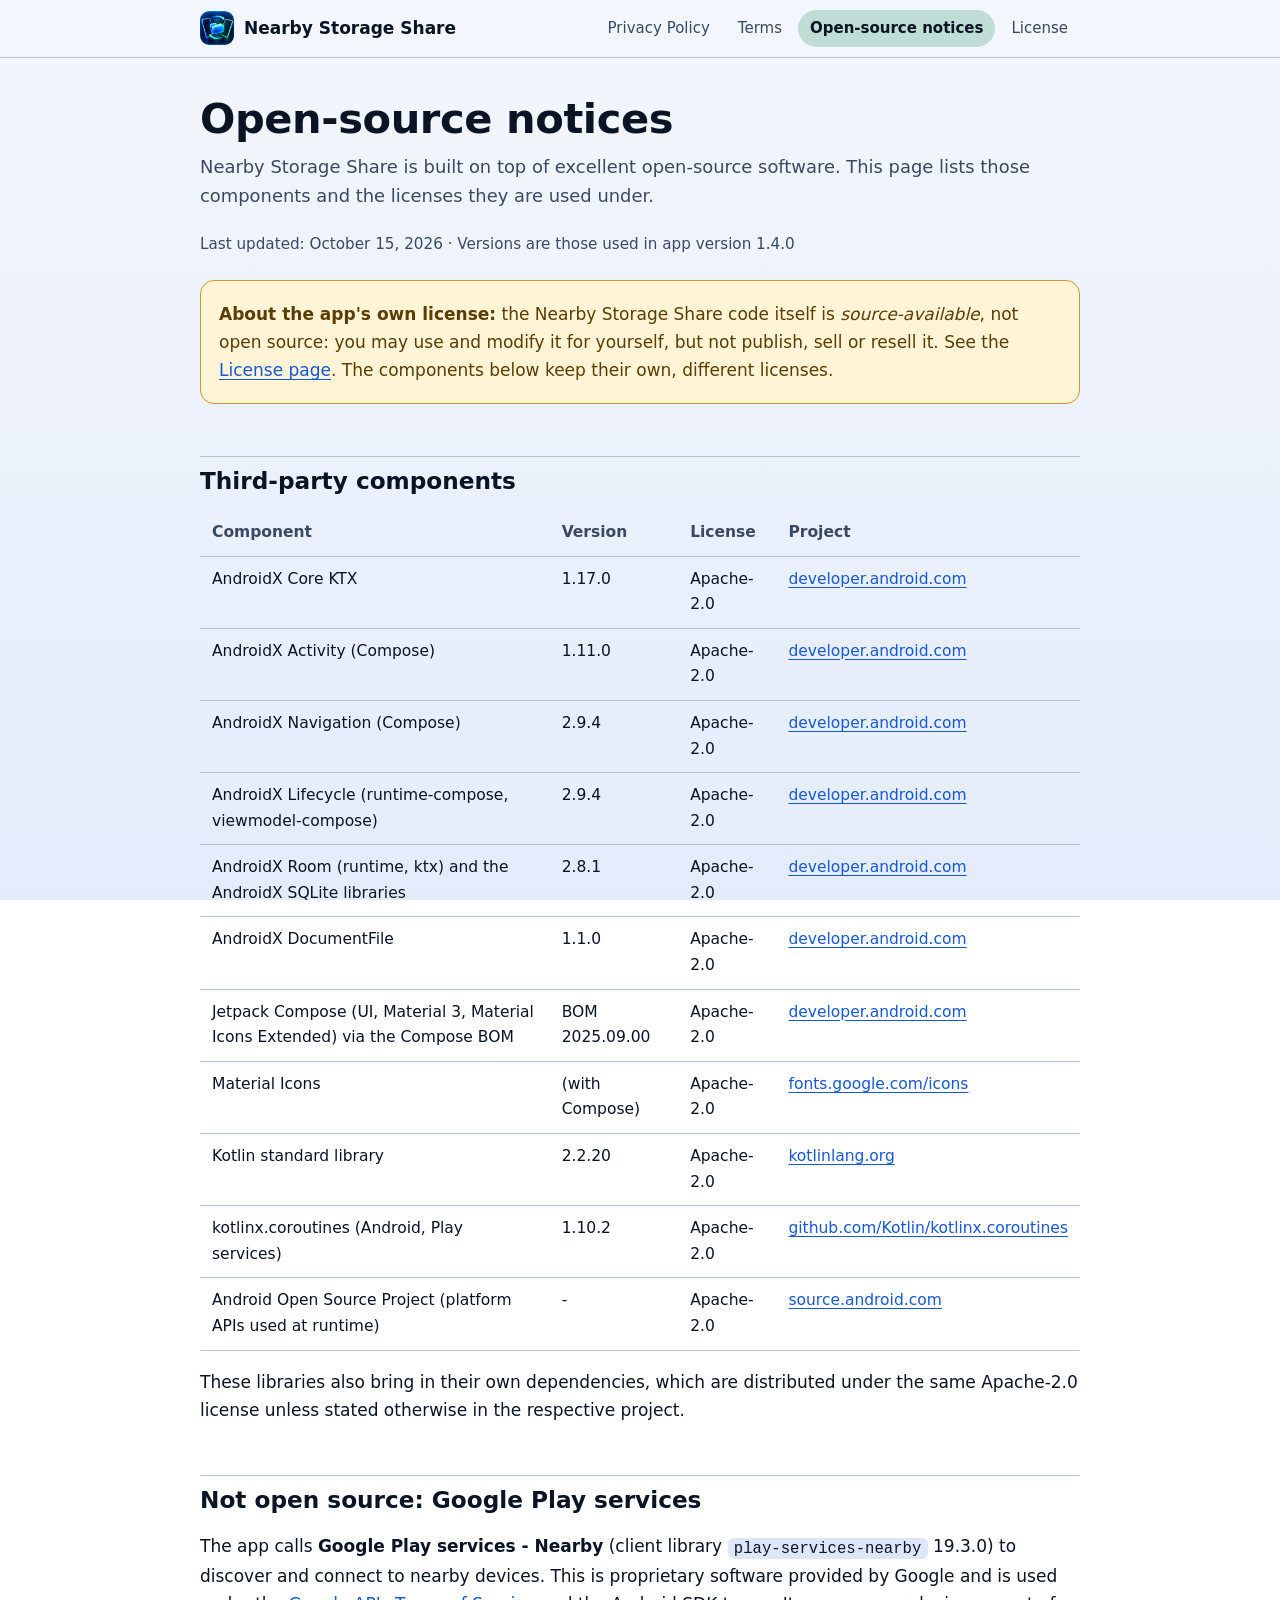
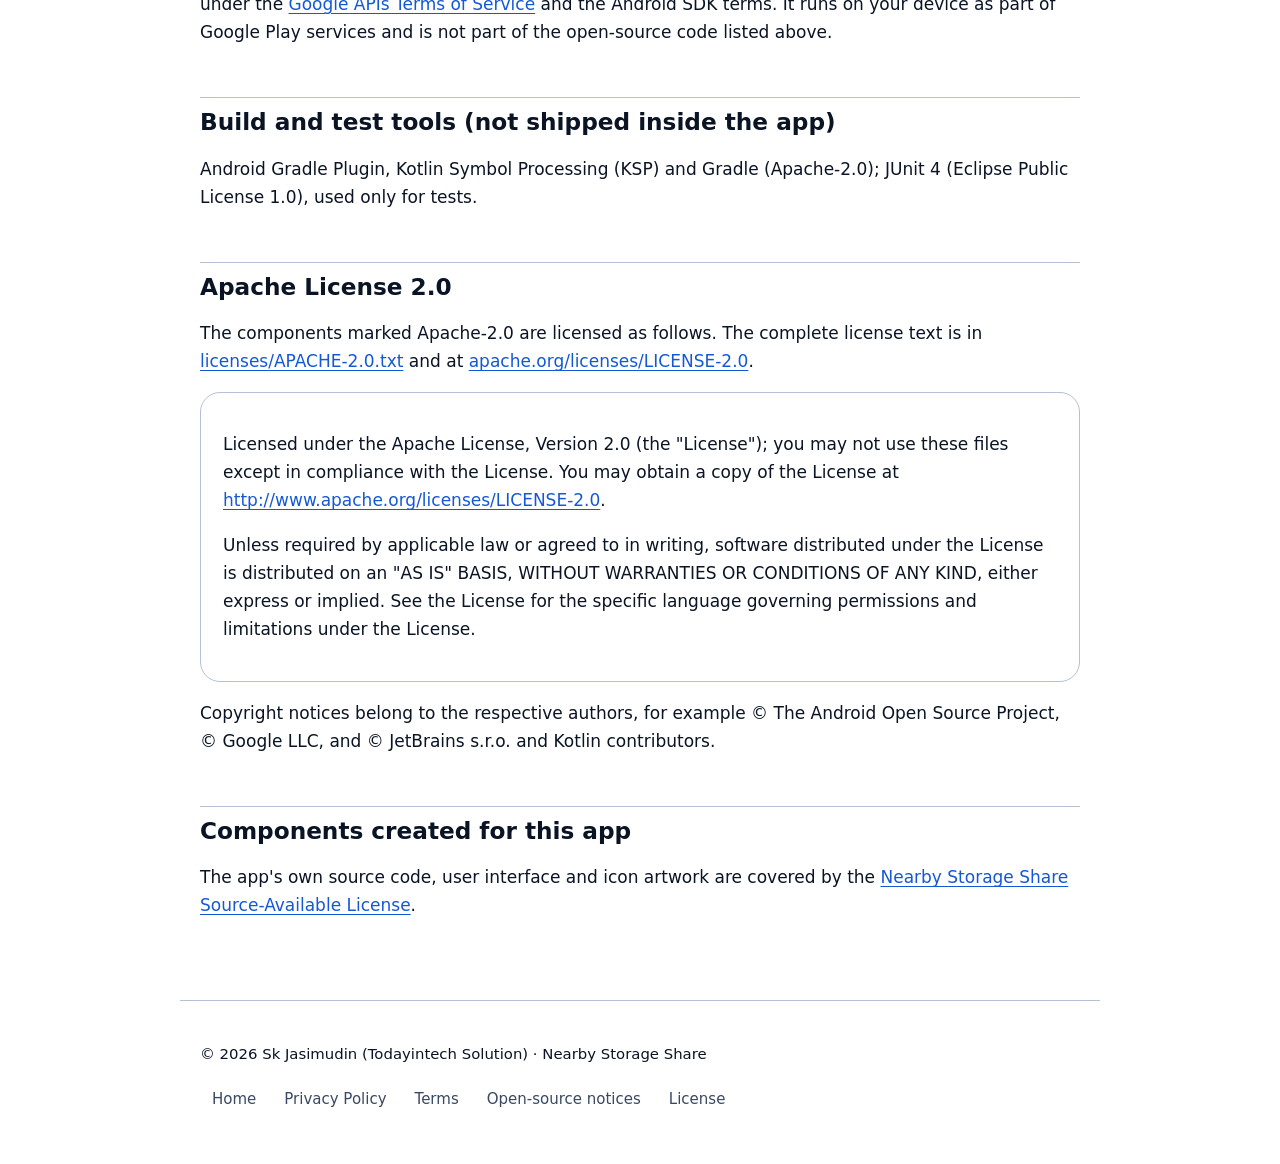
==== web/open-source-licenses.html @ 77a07fed "Baseline: Nearby Storage Share Android app 1.4.0 and website pages State of the project before addin" ====
<!doctype html>
<html lang="en">
<head>
<meta charset="utf-8">
<meta name="viewport" content="width=device-width, initial-scale=1">
<title>Open-source notices - Nearby Storage Share</title>
<meta name="description" content="Third-party open-source software used by Nearby Storage Share, with versions and licenses.">
<link rel="icon" type="image/png" href="assets/favicon.png">
<link rel="stylesheet" href="css/style.css">
</head>
<body>
<header class="site"><div class="bar">
  <a class="brand" href="index.html"><img src="assets/icon.png" alt="" width="34" height="34">Nearby Storage Share</a>
  <nav class="main" aria-label="Main">
    <a href="privacy-policy.html">Privacy Policy</a>
    <a href="terms-and-conditions.html">Terms</a>
    <a href="open-source-licenses.html" aria-current="page">Open-source notices</a>
    <a href="license.html">License</a>
  </nav>
</div></header>

<main>
<h1>Open-source notices</h1>
<p class="lead">Nearby Storage Share is built on top of excellent open-source software. This page lists those components and the licenses they are used under.</p>
<p class="meta">Last updated: October 15, 2026 &middot; Versions are those used in app version 1.4.0</p>

<div class="notice"><p><strong>About the app's own license:</strong> the Nearby Storage Share code itself is <em>source-available</em>, not open source: you may use and modify it for yourself, but not publish, sell or resell it. See the <a href="license.html">License page</a>. The components below keep their own, different licenses.</p></div>

<h2 id="components">Third-party components</h2>
<table>
<thead><tr><th>Component</th><th>Version</th><th>License</th><th>Project</th></tr></thead>
<tbody>
<tr><td>AndroidX Core KTX</td><td>1.17.0</td><td>Apache-2.0</td><td><a href="https://developer.android.com/jetpack/androidx/releases/core" rel="noopener">developer.android.com</a></td></tr>
<tr><td>AndroidX Activity (Compose)</td><td>1.11.0</td><td>Apache-2.0</td><td><a href="https://developer.android.com/jetpack/androidx/releases/activity" rel="noopener">developer.android.com</a></td></tr>
<tr><td>AndroidX Navigation (Compose)</td><td>2.9.4</td><td>Apache-2.0</td><td><a href="https://developer.android.com/jetpack/androidx/releases/navigation" rel="noopener">developer.android.com</a></td></tr>
<tr><td>AndroidX Lifecycle (runtime-compose, viewmodel-compose)</td><td>2.9.4</td><td>Apache-2.0</td><td><a href="https://developer.android.com/jetpack/androidx/releases/lifecycle" rel="noopener">developer.android.com</a></td></tr>
<tr><td>AndroidX Room (runtime, ktx) and the AndroidX SQLite libraries</td><td>2.8.1</td><td>Apache-2.0</td><td><a href="https://developer.android.com/jetpack/androidx/releases/room" rel="noopener">developer.android.com</a></td></tr>
<tr><td>AndroidX DocumentFile</td><td>1.1.0</td><td>Apache-2.0</td><td><a href="https://developer.android.com/jetpack/androidx/releases/documentfile" rel="noopener">developer.android.com</a></td></tr>
<tr><td>Jetpack Compose (UI, Material 3, Material Icons Extended) via the Compose BOM</td><td>BOM 2025.09.00</td><td>Apache-2.0</td><td><a href="https://developer.android.com/jetpack/compose" rel="noopener">developer.android.com</a></td></tr>
<tr><td>Material Icons</td><td>(with Compose)</td><td>Apache-2.0</td><td><a href="https://fonts.google.com/icons" rel="noopener">fonts.google.com/icons</a></td></tr>
<tr><td>Kotlin standard library</td><td>2.2.20</td><td>Apache-2.0</td><td><a href="https://kotlinlang.org" rel="noopener">kotlinlang.org</a></td></tr>
<tr><td>kotlinx.coroutines (Android, Play services)</td><td>1.10.2</td><td>Apache-2.0</td><td><a href="https://github.com/Kotlin/kotlinx.coroutines" rel="noopener">github.com/Kotlin/kotlinx.coroutines</a></td></tr>
<tr><td>Android Open Source Project (platform APIs used at runtime)</td><td>-</td><td>Apache-2.0</td><td><a href="https://source.android.com" rel="noopener">source.android.com</a></td></tr>
</tbody>
</table>
<p>These libraries also bring in their own dependencies, which are distributed under the same Apache-2.0 license unless stated otherwise in the respective project.</p>

<h2 id="proprietary">Not open source: Google Play services</h2>
<p>The app calls <strong>Google Play services - Nearby</strong> (client library <code>play-services-nearby</code> 19.3.0) to discover and connect to nearby devices. This is proprietary software provided by Google and is used under the <a href="https://developers.google.com/terms" rel="noopener">Google APIs Terms of Service</a> and the Android SDK terms. It runs on your device as part of Google Play services and is not part of the open-source code listed above.</p>

<h2 id="tools">Build and test tools (not shipped inside the app)</h2>
<p>Android Gradle Plugin, Kotlin Symbol Processing (KSP) and Gradle (Apache-2.0); JUnit 4 (Eclipse Public License 1.0), used only for tests.</p>

<h2 id="apache">Apache License 2.0</h2>
<p>The components marked Apache-2.0 are licensed as follows. The complete license text is in <a href="licenses/APACHE-2.0.txt">licenses/APACHE-2.0.txt</a> and at <a href="https://www.apache.org/licenses/LICENSE-2.0" rel="noopener">apache.org/licenses/LICENSE-2.0</a>.</p>
<div class="card">
<p>Licensed under the Apache License, Version 2.0 (the "License"); you may not use these files except in compliance with the License. You may obtain a copy of the License at <a href="https://www.apache.org/licenses/LICENSE-2.0" rel="noopener">http://www.apache.org/licenses/LICENSE-2.0</a>.</p>
<p>Unless required by applicable law or agreed to in writing, software distributed under the License is distributed on an "AS IS" BASIS, WITHOUT WARRANTIES OR CONDITIONS OF ANY KIND, either express or implied. See the License for the specific language governing permissions and limitations under the License.</p>
</div>
<p>Copyright notices belong to the respective authors, for example &copy; The Android Open Source Project, &copy; Google LLC, and &copy; JetBrains s.r.o. and Kotlin contributors.</p>

<h2 id="own">Components created for this app</h2>
<p>The app's own source code, user interface and icon artwork are covered by the <a href="license.html">Nearby Storage Share Source-Available License</a>.</p>
</main>

<footer>
  <p>&copy; 2026 Sk Jasimudin (Todayintech Solution) &middot; Nearby Storage Share</p>
  <nav class="main" aria-label="Footer"><a href="index.html">Home</a> <a href="privacy-policy.html">Privacy Policy</a> <a href="terms-and-conditions.html">Terms</a> <a href="open-source-licenses.html">Open-source notices</a> <a href="license.html">License</a></nav>
</footer>
</body>
</html>
---- web/css/style.css ----
/* Nearby Storage Share - legal & info pages. No scripts, no external requests. */
:root {
  --bg: #050b18;
  --bg2: #0a1630;
  --card: #0e1c3a;
  --card-edge: #2e5399;
  --text: #f2f6ff;
  --muted: #bbc9e4;
  --link: #6fb0ff;
  --accent: #3ddc84;
  --warn-bg: #3a2a08;
  --warn-edge: #b8862b;
  --warn-text: #ffe2a8;
  color-scheme: dark light;
}
@media (prefers-color-scheme: light) {
  :root {
    --bg: #f3f6fc;
    --bg2: #e4ecfb;
    --card: #ffffff;
    --card-edge: #b4c0d6;
    --text: #0a1424;
    --muted: #3a4963;
    --link: #1558d6;
    --accent: #0b7f45;
    --warn-bg: #fff4d6;
    --warn-edge: #c79a2d;
    --warn-text: #5a3d00;
  }
}
* { box-sizing: border-box; }
html { -webkit-text-size-adjust: 100%; scroll-behavior: smooth; }
body {
  margin: 0;
  font: 17px/1.65 system-ui, -apple-system, "Segoe UI", Roboto, "Helvetica Neue", Arial, sans-serif;
  color: var(--text);
  background: linear-gradient(180deg, var(--bg), var(--bg2)) fixed;
  min-height: 100vh;
}
a { color: var(--link); text-underline-offset: 3px; }
a:focus-visible, summary:focus-visible { outline: 3px solid var(--accent); outline-offset: 3px; border-radius: 6px; }

header.site {
  position: sticky; top: 0; z-index: 10;
  background: color-mix(in srgb, var(--bg) 88%, transparent);
  backdrop-filter: blur(10px);
  border-bottom: 1px solid var(--card-edge);
}
header.site .bar {
  max-width: 920px; margin: 0 auto; padding: 10px 20px;
  display: flex; align-items: center; gap: 16px; flex-wrap: wrap;
}
.brand { display: flex; align-items: center; gap: 10px; font-weight: 700; color: var(--text); text-decoration: none; }
.brand img { width: 34px; height: 34px; border-radius: 9px; }
nav.main { display: flex; gap: 4px; flex-wrap: wrap; margin-left: auto; }
nav.main a {
  color: var(--muted); text-decoration: none; padding: 6px 12px; border-radius: 999px; font-size: 15px;
}
nav.main a:hover { color: var(--text); background: color-mix(in srgb, var(--link) 16%, transparent); }
nav.main a[aria-current="page"] { color: var(--text); background: color-mix(in srgb, var(--accent) 22%, transparent); font-weight: 600; }

main { max-width: 920px; margin: 0 auto; padding: 36px 20px 64px; }
h1 { font-size: clamp(1.9rem, 5vw, 2.6rem); line-height: 1.2; margin: 0 0 8px; letter-spacing: -0.01em; }
h2 { font-size: 1.45rem; margin: 2.2em 0 .4em; padding-top: .4em; border-top: 1px solid var(--card-edge); line-height: 1.3; }
h3 { font-size: 1.1rem; margin: 1.6em 0 .3em; }
p, li { color: var(--text); }
.lead { color: var(--muted); font-size: 1.12rem; margin: 0 0 1.2em; }
.meta { color: var(--muted); font-size: .95rem; margin-bottom: 1.5em; }
ul, ol { padding-left: 1.3em; }
li { margin: .35em 0; }
code { background: color-mix(in srgb, var(--link) 14%, transparent); padding: .1em .4em; border-radius: 6px; font-size: .92em; }

.card {
  background: var(--card); border: 1px solid var(--card-edge); border-radius: 20px;
  padding: 20px 22px; margin: 16px 0;
}
.grid { display: grid; gap: 16px; grid-template-columns: repeat(auto-fit, minmax(240px, 1fr)); margin: 22px 0; }
.grid a.card { text-decoration: none; color: var(--text); display: block; transition: transform .15s, border-color .15s; }
.grid a.card:hover { transform: translateY(-2px); border-color: var(--link); }
.grid .card strong { display: block; font-size: 1.1rem; margin-bottom: 4px; }
.grid .card span { color: var(--muted); font-size: .97rem; }

.notice { background: var(--warn-bg); border: 1px solid var(--warn-edge); color: var(--warn-text); border-radius: 14px; padding: 14px 18px; margin: 18px 0; }
.notice p, .notice li { color: inherit; margin: .3em 0; }
.placeholder { background: color-mix(in srgb, var(--accent) 22%, transparent); border-radius: 5px; padding: 0 .3em; font-weight: 600; white-space: nowrap; }

table { width: 100%; border-collapse: collapse; margin: 14px 0; font-size: .97rem; display: block; overflow-x: auto; }
th, td { text-align: left; padding: 10px 12px; border-bottom: 1px solid var(--card-edge); vertical-align: top; }
th { color: var(--muted); font-weight: 600; white-space: nowrap; }

.hero { display: flex; align-items: center; gap: 22px; flex-wrap: wrap; margin-bottom: 8px; }
.hero img { width: 96px; height: 96px; border-radius: 24px; box-shadow: 0 0 32px color-mix(in srgb, var(--link) 45%, transparent); }

pre.license {
  white-space: pre-wrap; word-wrap: break-word; background: var(--card); border: 1px solid var(--card-edge);
  border-radius: 16px; padding: 18px 20px; font: 14.5px/1.6 ui-monospace, SFMono-Regular, Menlo, Consolas, monospace; color: var(--text);
}
footer { max-width: 920px; margin: 0 auto; padding: 26px 20px 48px; color: var(--muted); font-size: .93rem; border-top: 1px solid var(--card-edge); }
footer a { color: var(--muted); }

@media (max-width: 560px) {
  body { font-size: 16px; }
  nav.main { margin-left: 0; width: 100%; }
  main { padding-top: 24px; }
}
@media print {
  header.site, footer nav { display: none; }
  body { background: #fff; color: #000; }
  .card, pre.license { border-color: #999; background: #fff; }
  a { color: #000; }
}
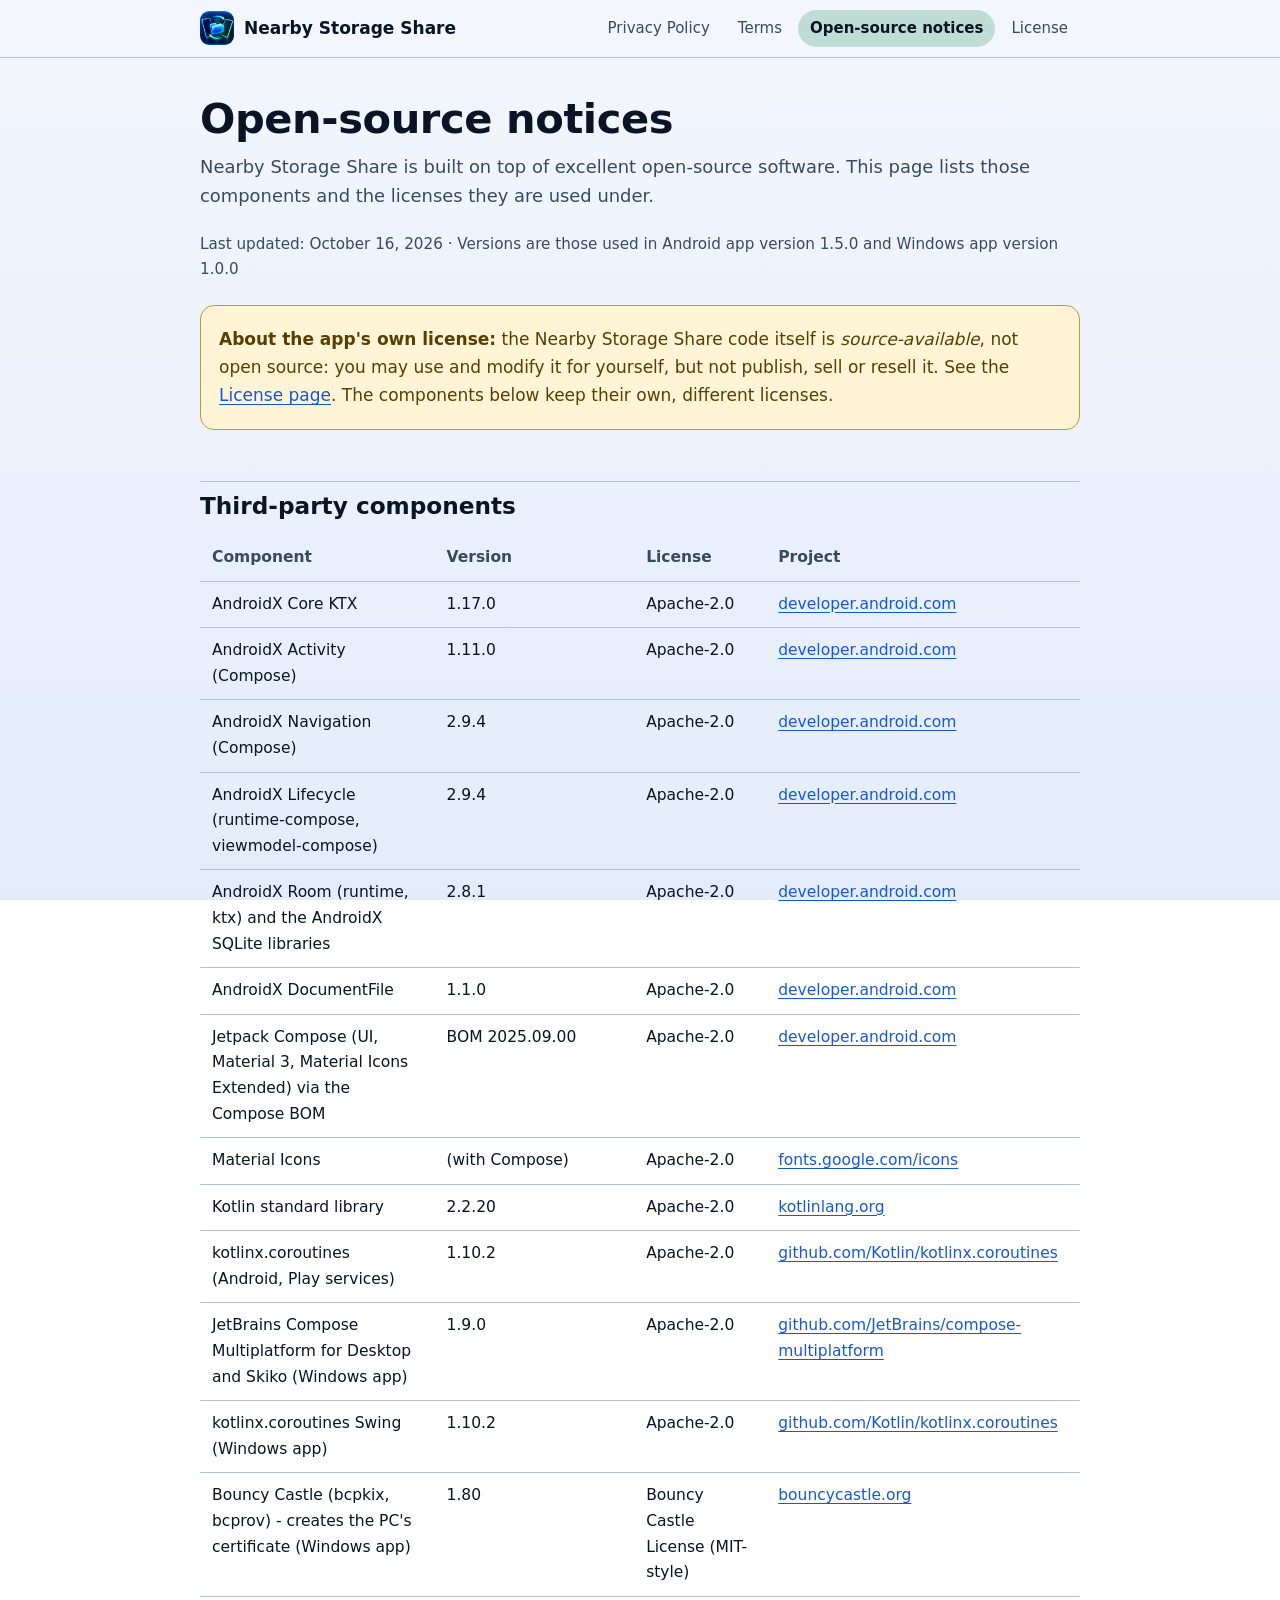
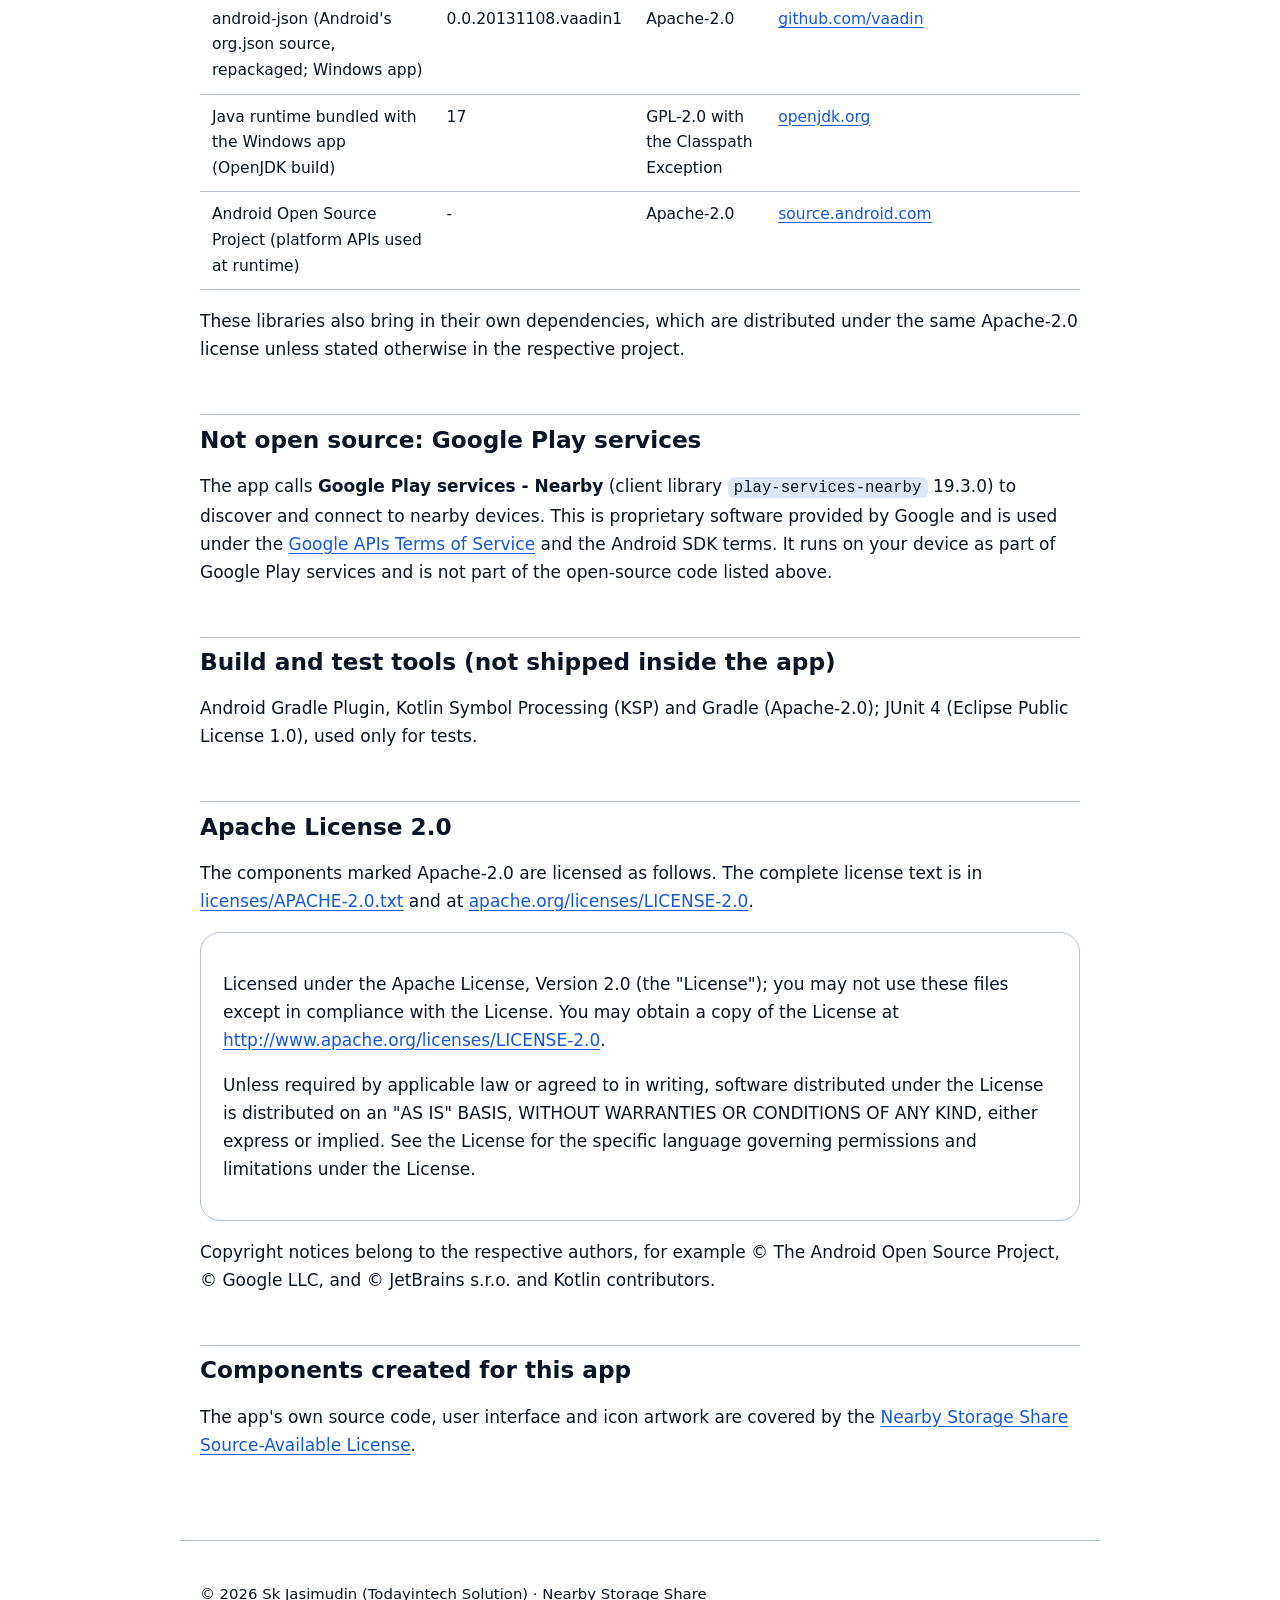
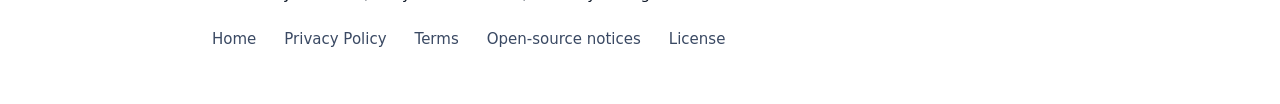
==== commit dcbd675c: "Docs: update privacy policy, terms and notices for the network method and Windows app - Privacy poli" ====
--- a/web/open-source-licenses.html
+++ b/web/open-source-licenses.html
@@ -22,7 +22,7 @@
 <main>
 <h1>Open-source notices</h1>
 <p class="lead">Nearby Storage Share is built on top of excellent open-source software. This page lists those components and the licenses they are used under.</p>
-<p class="meta">Last updated: October 15, 2026 &middot; Versions are those used in app version 1.4.0</p>
+<p class="meta">Last updated: October 16, 2026 &middot; Versions are those used in Android app version 1.5.0 and Windows app version 1.0.0</p>
 
 <div class="notice"><p><strong>About the app's own license:</strong> the Nearby Storage Share code itself is <em>source-available</em>, not open source: you may use and modify it for yourself, but not publish, sell or resell it. See the <a href="license.html">License page</a>. The components below keep their own, different licenses.</p></div>
 
@@ -40,6 +40,11 @@
 <tr><td>Material Icons</td><td>(with Compose)</td><td>Apache-2.0</td><td><a href="https://fonts.google.com/icons" rel="noopener">fonts.google.com/icons</a></td></tr>
 <tr><td>Kotlin standard library</td><td>2.2.20</td><td>Apache-2.0</td><td><a href="https://kotlinlang.org" rel="noopener">kotlinlang.org</a></td></tr>
 <tr><td>kotlinx.coroutines (Android, Play services)</td><td>1.10.2</td><td>Apache-2.0</td><td><a href="https://github.com/Kotlin/kotlinx.coroutines" rel="noopener">github.com/Kotlin/kotlinx.coroutines</a></td></tr>
+<tr><td>JetBrains Compose Multiplatform for Desktop and Skiko (Windows app)</td><td>1.9.0</td><td>Apache-2.0</td><td><a href="https://github.com/JetBrains/compose-multiplatform" rel="noopener">github.com/JetBrains/compose-multiplatform</a></td></tr>
+<tr><td>kotlinx.coroutines Swing (Windows app)</td><td>1.10.2</td><td>Apache-2.0</td><td><a href="https://github.com/Kotlin/kotlinx.coroutines" rel="noopener">github.com/Kotlin/kotlinx.coroutines</a></td></tr>
+<tr><td>Bouncy Castle (bcpkix, bcprov) - creates the PC's certificate (Windows app)</td><td>1.80</td><td>Bouncy Castle License (MIT-style)</td><td><a href="https://www.bouncycastle.org/licence.html" rel="noopener">bouncycastle.org</a></td></tr>
+<tr><td>android-json (Android's org.json source, repackaged; Windows app)</td><td>0.0.20131108.vaadin1</td><td>Apache-2.0</td><td><a href="https://github.com/vaadin/external-libs" rel="noopener">github.com/vaadin</a></td></tr>
+<tr><td>Java runtime bundled with the Windows app (OpenJDK build)</td><td>17</td><td>GPL-2.0 with the Classpath Exception</td><td><a href="https://openjdk.org" rel="noopener">openjdk.org</a></td></tr>
 <tr><td>Android Open Source Project (platform APIs used at runtime)</td><td>-</td><td>Apache-2.0</td><td><a href="https://source.android.com" rel="noopener">source.android.com</a></td></tr>
 </tbody>
 </table>
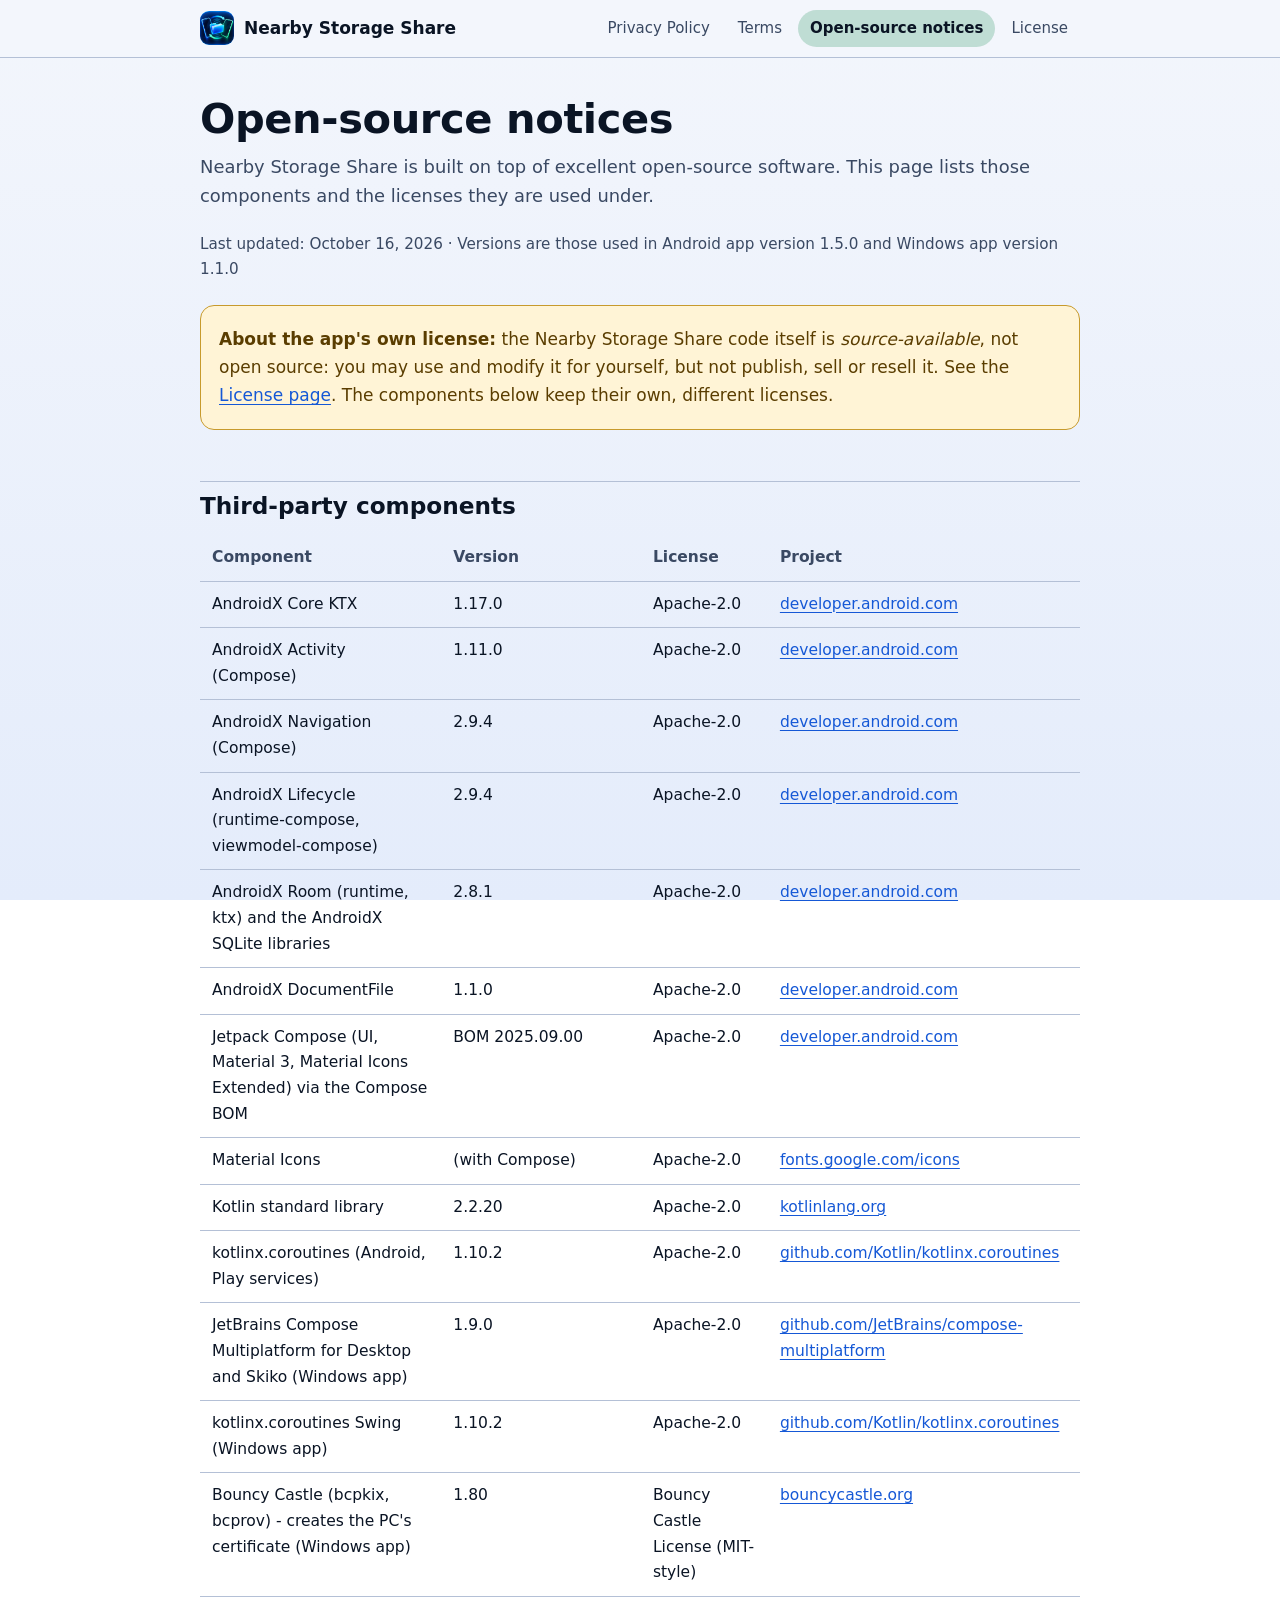
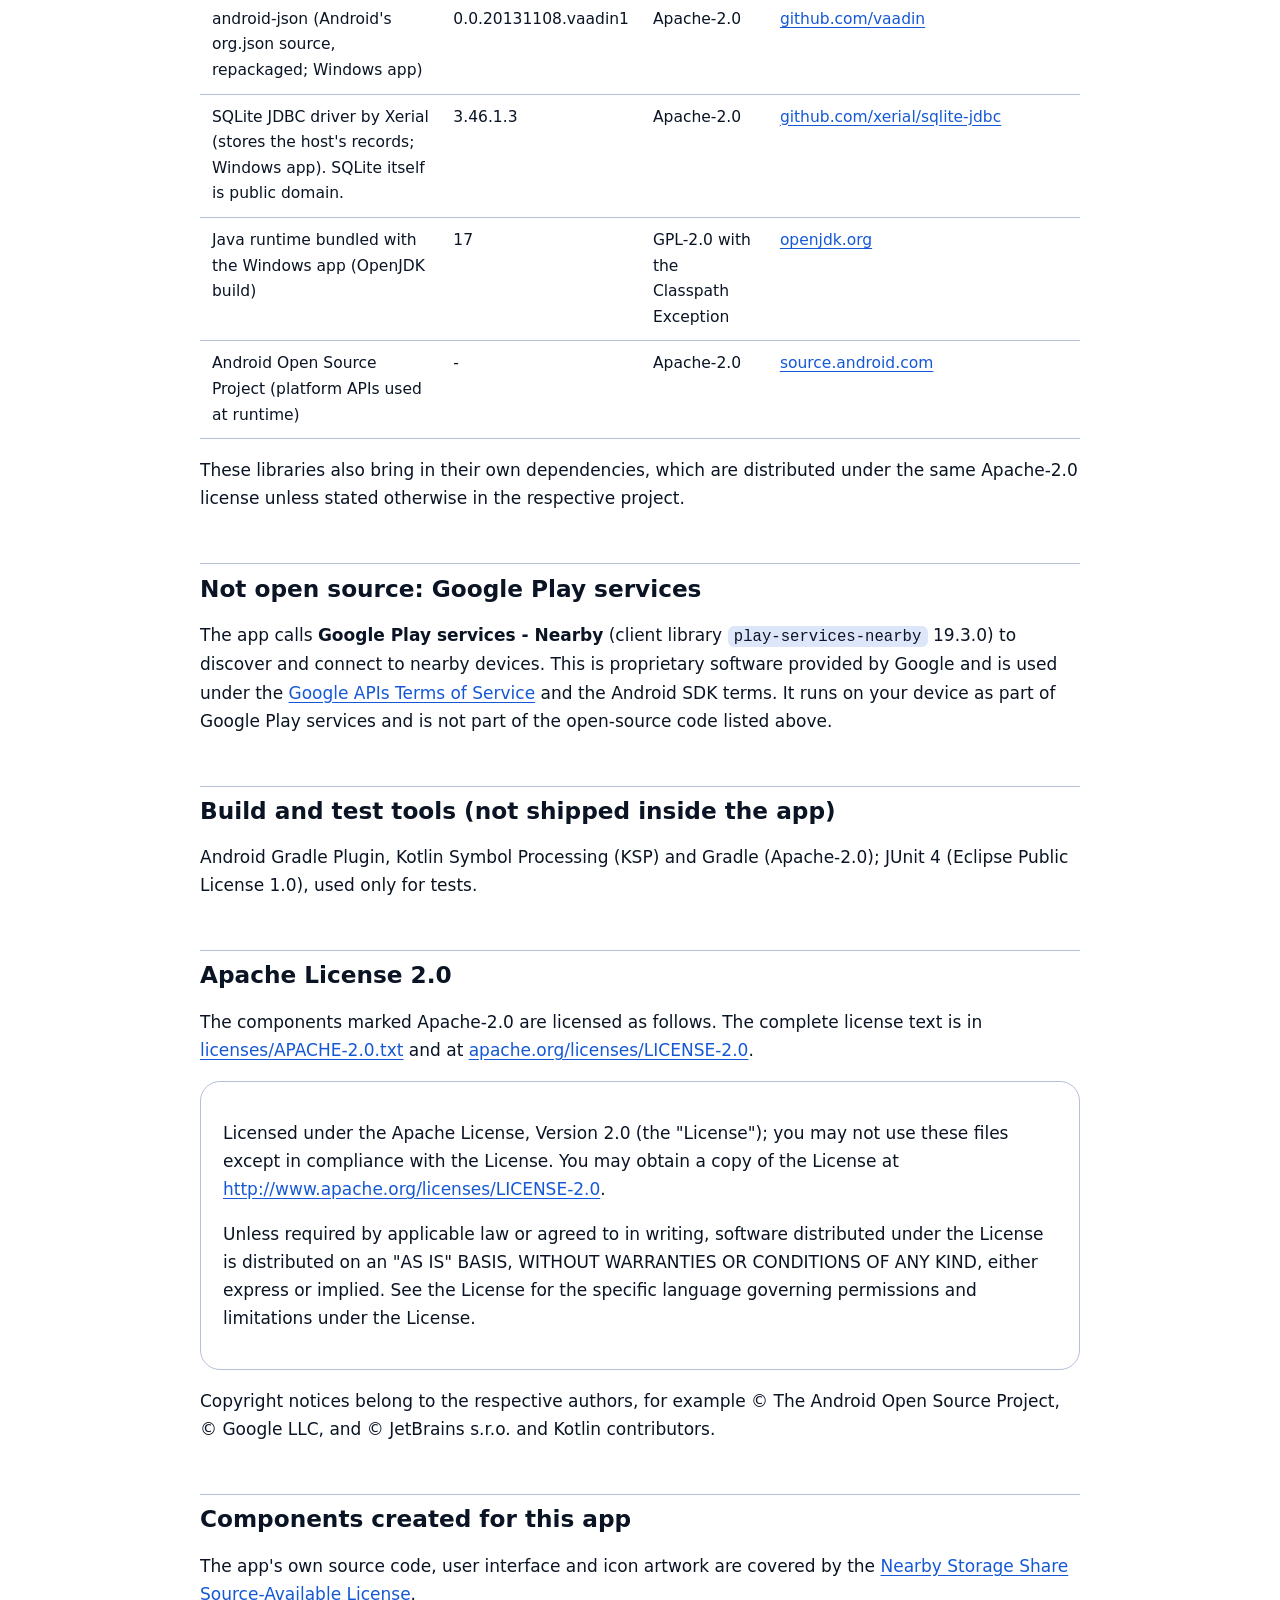
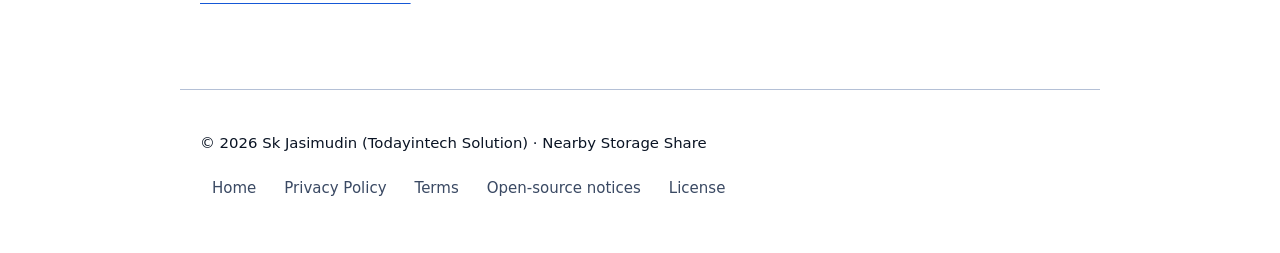
==== commit 309dece1: "Windows app 1.1.0: host mode with all Android host features, tray, search, cancel transfers Share-my" ====
--- a/web/open-source-licenses.html
+++ b/web/open-source-licenses.html
@@ -22,7 +22,7 @@
 <main>
 <h1>Open-source notices</h1>
 <p class="lead">Nearby Storage Share is built on top of excellent open-source software. This page lists those components and the licenses they are used under.</p>
-<p class="meta">Last updated: October 16, 2026 &middot; Versions are those used in Android app version 1.5.0 and Windows app version 1.0.0</p>
+<p class="meta">Last updated: October 16, 2026 &middot; Versions are those used in Android app version 1.5.0 and Windows app version 1.1.0</p>
 
 <div class="notice"><p><strong>About the app's own license:</strong> the Nearby Storage Share code itself is <em>source-available</em>, not open source: you may use and modify it for yourself, but not publish, sell or resell it. See the <a href="license.html">License page</a>. The components below keep their own, different licenses.</p></div>
 
@@ -44,6 +44,7 @@
 <tr><td>kotlinx.coroutines Swing (Windows app)</td><td>1.10.2</td><td>Apache-2.0</td><td><a href="https://github.com/Kotlin/kotlinx.coroutines" rel="noopener">github.com/Kotlin/kotlinx.coroutines</a></td></tr>
 <tr><td>Bouncy Castle (bcpkix, bcprov) - creates the PC's certificate (Windows app)</td><td>1.80</td><td>Bouncy Castle License (MIT-style)</td><td><a href="https://www.bouncycastle.org/licence.html" rel="noopener">bouncycastle.org</a></td></tr>
 <tr><td>android-json (Android's org.json source, repackaged; Windows app)</td><td>0.0.20131108.vaadin1</td><td>Apache-2.0</td><td><a href="https://github.com/vaadin/external-libs" rel="noopener">github.com/vaadin</a></td></tr>
+<tr><td>SQLite JDBC driver by Xerial (stores the host's records; Windows app). SQLite itself is public domain.</td><td>3.46.1.3</td><td>Apache-2.0</td><td><a href="https://github.com/xerial/sqlite-jdbc" rel="noopener">github.com/xerial/sqlite-jdbc</a></td></tr>
 <tr><td>Java runtime bundled with the Windows app (OpenJDK build)</td><td>17</td><td>GPL-2.0 with the Classpath Exception</td><td><a href="https://openjdk.org" rel="noopener">openjdk.org</a></td></tr>
 <tr><td>Android Open Source Project (platform APIs used at runtime)</td><td>-</td><td>Apache-2.0</td><td><a href="https://source.android.com" rel="noopener">source.android.com</a></td></tr>
 </tbody>
